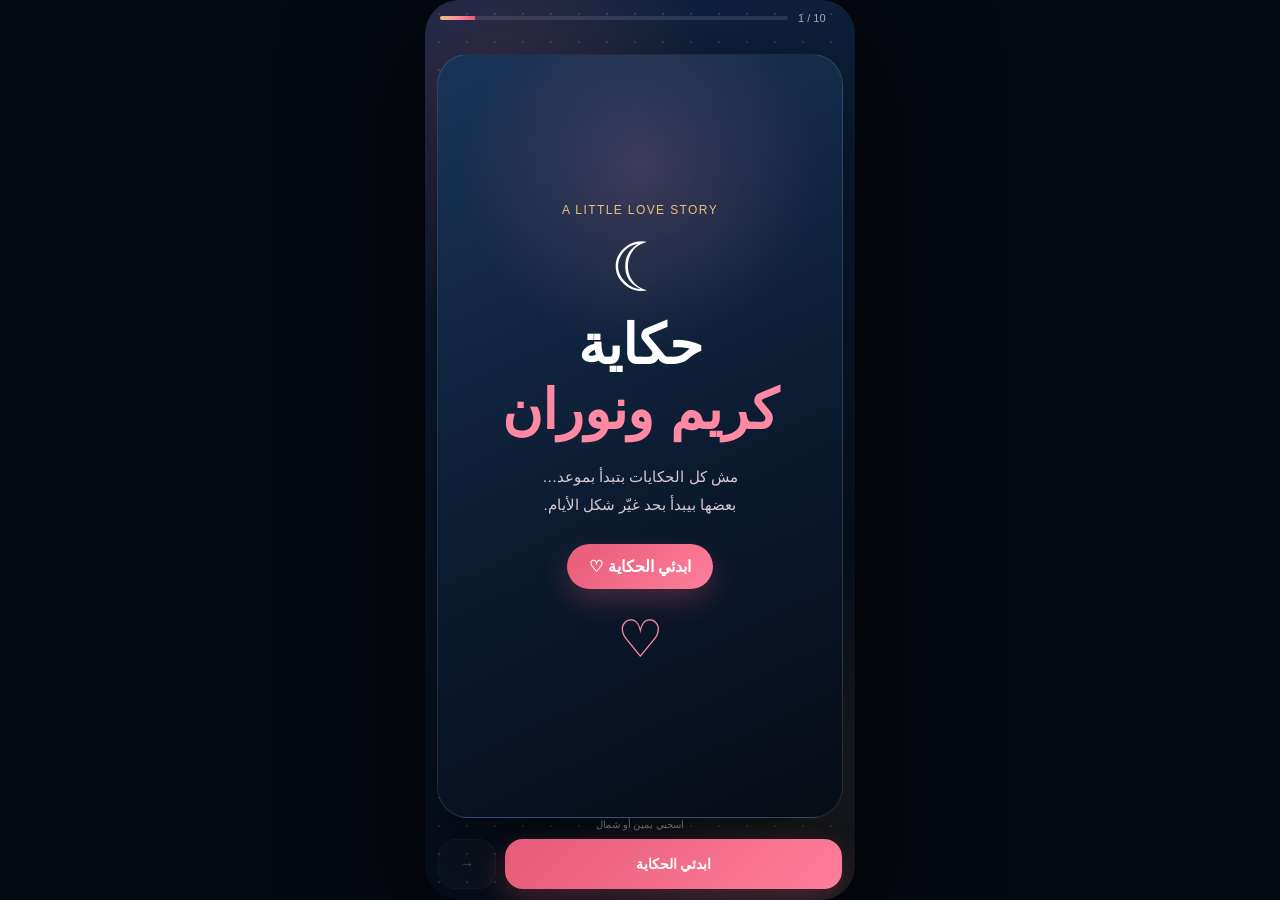
==== index.html @ 632a8817 "Add Kareem and Nouran love story site" ====
<!doctype html>
<html lang="ar" dir="rtl">
<head>
<meta charset="utf-8">
<meta name="viewport" content="width=device-width, initial-scale=1, maximum-scale=1, viewport-fit=cover">
<meta name="theme-color" content="#0a1224">
<title>حكاية كريم ونوران ❤️</title>
<style>
:root {
  --navy:#081426;
  --navy2:#0d1f38;
  --paper:#fff3db;
  --ink:#241b21;
  --pink:#e65b78;
  --pink2:#ff8ba3;
  --gold:#e9c17b;
}
*{box-sizing:border-box}
html,body{margin:0;width:100%;height:100%;overflow:hidden;background:#050912}
body{
  font-family:"Segoe UI",Tahoma,Arial,sans-serif;
  color:#fff;display:grid;place-items:center;
}
.app{
  width:100%;height:100dvh;max-width:430px;position:relative;overflow:hidden;
  background:
    radial-gradient(circle at 18% 12%,rgba(230,91,120,.20),transparent 25%),
    radial-gradient(circle at 85% 86%,rgba(233,193,123,.11),transparent 27%),
    linear-gradient(160deg,#102441 0%,#081426 54%,#050a12 100%);
}
.app::before{
  content:"";position:absolute;inset:0;pointer-events:none;opacity:.14;
  background-image:radial-gradient(rgba(255,255,255,.85) .8px,transparent .8px);
  background-size:28px 28px;
}
.topbar{
  position:absolute;z-index:50;top:max(12px,env(safe-area-inset-top));
  left:15px;right:15px;display:flex;direction:ltr;align-items:center;gap:10px
}
.progress{height:4px;flex:1;border-radius:99px;background:rgba(255,255,255,.11);overflow:hidden}
.progress-fill{height:100%;width:10%;background:linear-gradient(90deg,var(--gold),var(--pink2),var(--pink));transition:.35s}
.counter{font-size:11px;color:rgba(255,255,255,.62);min-width:42px}
.deck{position:absolute;inset:42px 0 70px;perspective:1400px}
.cover,.story-card{
  position:absolute;inset:12px;border-radius:31px;overflow:hidden;
  border:1px solid rgba(255,255,255,.12);
  box-shadow:0 28px 80px rgba(0,0,0,.48);
  opacity:0;pointer-events:none;transform-origin:left center;
  transition:transform .58s cubic-bezier(.22,.75,.18,1),opacity .35s ease,filter .4s ease;
}
.cover.active,.story-card.active{opacity:1;pointer-events:auto;transform:translateX(0) rotateY(0) scale(1);z-index:10}
.before{opacity:0!important;transform:translateX(-20%) rotateY(40deg) scale(.92)!important;filter:brightness(.62);z-index:2}
.after{opacity:0!important;transform:translateX(14%) rotateY(-18deg) scale(.95)!important;z-index:1}

.cover{
 background:
 radial-gradient(circle at 50% 15%,rgba(255,132,163,.18),transparent 26%),
 linear-gradient(155deg,#183459,#0a1628 67%,#070c15);
 display:flex;align-items:center;justify-content:center;text-align:center;padding:28px;
}
.cover-inner{position:relative;z-index:2}
.moon{font-size:68px;line-height:1;margin-bottom:12px;filter:drop-shadow(0 10px 30px rgba(233,193,123,.24))}
.cover .mini{font-size:12px;letter-spacing:1.4px;color:var(--gold);margin-bottom:16px}
.cover h1{margin:0;font-size:55px;line-height:1.18;font-weight:900}
.cover h1 span{color:#ff89a2}
.cover p{margin:20px 0 0;color:#d8c9d4;line-height:1.9;font-size:15px}
.cover .start-pill{
 margin:24px auto 0;width:max-content;padding:13px 22px;border-radius:999px;
 background:linear-gradient(135deg,var(--pink),#ff7f9c);font-weight:800;
 box-shadow:0 12px 28px rgba(230,91,120,.26)
}
.cover .line-heart{font-size:52px;color:#ff8ca5;margin-top:20px}

.story-card{background:#111827}
.paper{
 position:absolute;z-index:4;left:18px;right:18px;top:18px;min-height:43%;
 background:linear-gradient(145deg,#fff8e9,#f6e7cc);
 color:var(--ink);padding:28px 22px 25px;text-align:center;
 clip-path:polygon(2% 2%,18% 0,36% 2%,55% 0,74% 1%,98% 0,100% 12%,98% 34%,100% 55%,98% 77%,100% 98%,76% 99%,58% 97%,38% 100%,17% 98%,0 100%,2% 77%,0 56%,2% 32%,0 12%);
 box-shadow:0 15px 35px rgba(0,0,0,.30)
}
.paper::before,.paper::after{
 content:"";position:absolute;top:-7px;width:84px;height:23px;background:rgba(208,174,128,.58)
}
.paper::before{right:18px;transform:rotate(7deg)}
.paper::after{left:18px;transform:rotate(-6deg)}
.chapter{
 display:inline-block;padding:6px 11px;border-radius:999px;background:#f1d8df;color:#8c5063;
 font-size:11px;font-weight:800;margin-bottom:10px
}
.paper h2{margin:0;font-size:26px;line-height:1.5;color:#2b2027}
.paper p{margin:11px 0 0;font-size:16px;line-height:2;font-weight:600;color:#4b3942}
.scribble{position:absolute;bottom:8px;left:18px;font-family:Georgia,serif;font-size:40px;color:#b64867;transform:rotate(-12deg)}

.art{position:absolute;left:0;right:0;bottom:0;height:63%;overflow:hidden}
.art img{width:100%;height:100%;object-fit:cover;display:block}
.art-shade{position:absolute;inset:0;background:linear-gradient(to bottom,rgba(13,20,34,.04),rgba(7,11,20,.12) 55%,rgba(5,8,14,.48) 100%)}
.page-no{
 position:absolute;z-index:7;bottom:16px;right:16px;width:48px;height:48px;border-radius:50%;
 display:grid;place-items:center;background:rgba(8,15,26,.82);border:1px solid rgba(233,193,123,.68);
 color:#fff3dd;font-weight:800;font-size:13px;backdrop-filter:blur(8px)
}

.final-card .paper{min-height:39%}
.final-card .paper h2{font-size:29px;color:#b83355}
.final-card .paper p{font-size:18px}
.final-card .art{height:66%}

.hint{position:absolute;z-index:45;bottom:70px;left:0;right:0;text-align:center;color:rgba(255,255,255,.37);font-size:10px}
.controls{
 position:absolute;z-index:60;bottom:max(11px,env(safe-area-inset-bottom));left:13px;right:13px;
 display:flex;gap:9px;direction:rtl
}
button{
 border:0;border-radius:18px;min-height:50px;font-family:inherit;font-weight:850;font-size:14px;cursor:pointer;
 -webkit-tap-highlight-color:transparent
}
.next{flex:1;background:linear-gradient(135deg,var(--pink),#ff7e9b);color:white;box-shadow:0 12px 30px rgba(230,91,120,.27)}
.prev{width:58px;background:rgba(255,255,255,.08);color:#fff;border:1px solid rgba(255,255,255,.11)}
.prev:disabled{opacity:.28}

@media(min-width:431px){
 .app{height:min(920px,100dvh);border-radius:34px;box-shadow:0 35px 130px #000}
}
@media(max-height:720px){
 .paper{min-height:45%;padding-top:20px}
 .paper h2{font-size:23px}
 .paper p{font-size:14px;line-height:1.85}
}
</style>
</head>
<body>
<main class="app">
  <div class="topbar">
    <div class="progress"><div class="progress-fill" id="progressFill"></div></div>
    <div class="counter" id="counter">1 / 10</div>
  </div>

  <section class="deck" id="deck">
    <article class="cover active">
      <div class="cover-inner">
        <div class="mini">A LITTLE LOVE STORY</div>
        <div class="moon">☾</div>
        <h1>حكاية<br><span>كريم ونوران</span></h1>
        <p>مش كل الحكايات بتبدأ بموعد…<br>بعضها بيبدأ بحد غيّر شكل الأيام.</p>
        <div class="start-pill">ابدئي الحكاية ♡</div>
        <div class="line-heart">♡</div>
      </div>
    </article>

    <article class="story-card" data-index="1">
      <div class="paper"><span class="chapter">الفصل الأول</span><h2>قبل ما أعرفك</h2><p>أنا كنت متعود أعيش في هدوئي… ووحدتي.<br>يومي يعدّي، وأنا مقتنع إن مفيش حاجة ناقصة…<br>أو يمكن كنت بحاول أقنع نفسي بكده.</p><span class="scribble">♡</span></div>
      <div class="art"><img src="assets/scene_01.svg" alt="كريم - قبل ما أعرفك"><div class="art-shade"></div></div><div class="page-no">01</div>
    </article>
    <article class="story-card" data-index="2"><div class="paper"><span class="chapter">الفصل الثاني</span><h2>لحد ما جيتي إنتي</h2><p>كنت عايش حياتي بشكل عادي جدًا… لحد ما جيتي إنتي.<br>وفجأة، التفاصيل اللي كانت عادية<br>بدأ يبقى ليها طعم تاني.</p><span class="scribble">♡</span></div><div class="art"><img src="assets/scene_02.svg" alt="كريم - لحد ما جيتي إنتي"><div class="art-shade"></div></div><div class="page-no">02</div></article>
    <article class="story-card" data-index="3"><div class="paper"><span class="chapter">الفصل الثالث</span><h2>بقيت أفكر فيكي</h2><p>بقيت ألاقي نفسي بفكر فيكي… من غير ما أخطط.<br>في الشغل، في الطريق، وأنا ماسك الموبايل…<br>اسمك كان بييجي لوحده.</p><span class="scribble">♡</span></div><div class="art"><img src="assets/scene_03.svg" alt="كريم - بقيت أفكر فيكي"><div class="art-shade"></div></div><div class="page-no">03</div></article>
    <article class="story-card" data-index="4"><div class="paper"><span class="chapter">الفصل الرابع</span><h2>تفاصيلك الصغيرة</h2><p>بقيت مستني كلامك… وضحكتك… وتفاصيلك الصغيرة.<br>حاجات بسيطة جدًا، بس كانت كفاية<br>تغيّر مود يوم كامل.</p><span class="scribble">♡</span></div><div class="art"><img src="assets/scene_04.svg" alt="كريم - تفاصيلك الصغيرة"><div class="art-shade"></div></div><div class="page-no">04</div></article>
    <article class="story-card" data-index="5"><div class="paper"><span class="chapter">الفصل الخامس</span><h2>القطعة اللي كانت ناقصة</h2><p>وبدأت أفهم إن في ناس مش بيكملوا يومك…<br>هم بيكملوا قصتك.<br>وكل مرة كنت بكلمك، كنت بحس إن حتة ناقصة جوايا بتلاقي مكانها.</p><span class="scribble">♡</span></div><div class="art"><img src="assets/scene_06.svg" alt="كريم - القطعة اللي كانت ناقصة"><div class="art-shade"></div></div><div class="page-no">05</div></article>
    <article class="story-card" data-index="6"><div class="paper"><span class="chapter">الفصل السادس</span><h2>باقي الحكاية</h2><p>نفسي أكون معاكي في الأيام الحلوة…<br>وحتى الأيام اللي مش حلوة.<br>مش مجرد لحظة لطيفة… أنا بتكلم عن بقية الحكاية.</p><span class="scribble">♡</span></div><div class="art"><img src="assets/scene_07.svg" alt="كريم - باقي الحكاية"><div class="art-shade"></div></div><div class="page-no">06</div></article>
    <article class="story-card" data-index="7"><div class="paper"><span class="chapter">الفصل السابع</span><h2>الكلام اللي اتأخر</h2><p>وفي كلام فضلت مأجله…<br>عشان كنت عايز أقوله في الوقت الصح.<br>والنهارده أنا شايف إن الوقت الصح وصل.</p><span class="scribble">♡</span></div><div class="art"><img src="assets/scene_08.svg" alt="كريم - الكلام اللي اتأخر"><div class="art-shade"></div></div><div class="page-no">07</div></article>
    <article class="story-card" data-index="8"><div class="paper"><span class="chapter">قبل الصفحة الأخيرة</span><h2>نوران…</h2><p>إنتي أجمل حاجة دخلت قصتي من غير استئذان.<br>وفي حقيقة واحدة عايز أقولها<br>من غير لف ولا دوران…</p><span class="scribble">♡</span></div><div class="art"><img src="assets/scene_03.svg" alt="كريم - نوران…"><div class="art-shade"></div></div><div class="page-no">08</div></article>
    <article class="story-card final-card" data-index="9"><div class="paper"><span class="chapter">الصفحة الأخيرة</span><h2>أنا بحبك يا نوران ❤️</h2><p>ونفسي نكمّل باقي الحكاية سوا.<br><strong>— كريم</strong></p><span class="scribble">♡</span></div><div class="art"><img src="assets/scene_final.svg" alt="كريم - أنا بحبك يا نوران ❤️"><div class="art-shade"></div></div><div class="page-no">09</div></article>
  </section>

  <div class="hint">اسحبي يمين أو شمال</div>
  <div class="controls"><button class="next" id="nextBtn">ابدئي الحكاية</button><button class="prev" id="prevBtn">→</button></div>
</main>

<script>
const pages=[...document.querySelectorAll('.cover,.story-card')];
const fill=document.getElementById('progressFill');
const counter=document.getElementById('counter');
const next=document.getElementById('nextBtn');
const prev=document.getElementById('prevBtn');
const deck=document.getElementById('deck');
let index=0,startX=0,startY=0;
function render(){pages.forEach((p,i)=>{p.classList.remove('active','before','after');if(i===index)p.classList.add('active');else if(i<index)p.classList.add('before');else p.classList.add('after');});fill.style.width=((index+1)/pages.length*100)+'%';counter.textContent=(index+1)+' / '+pages.length;prev.disabled=index===0;if(index===0) next.textContent='ابدئي الحكاية';else if(index===pages.length-2) next.textContent='الاعتراف ❤️';else if(index===pages.length-1) next.textContent='بحبك يا نوران ❤️';else next.textContent='كمّلي الحكاية';}
function go(n){index=Math.max(0,Math.min(pages.length-1,n));render();}
next.onclick=()=>{if(index<pages.length-1)go(index+1)};prev.onclick=()=>go(index-1);
deck.addEventListener('touchstart',e=>{startX=e.touches[0].clientX;startY=e.touches[0].clientY;},{passive:true});
deck.addEventListener('touchend',e=>{const dx=e.changedTouches[0].clientX-startX,dy=e.changedTouches[0].clientY-startY;if(Math.abs(dx)>45 && Math.abs(dx)>Math.abs(dy)) go(index+(dx<0?1:-1));},{passive:true});
document.addEventListener('keydown',e=>{if(e.key==='ArrowLeft')go(index+1);if(e.key==='ArrowRight')go(index-1)});
render();
</script>
</body>
</html>
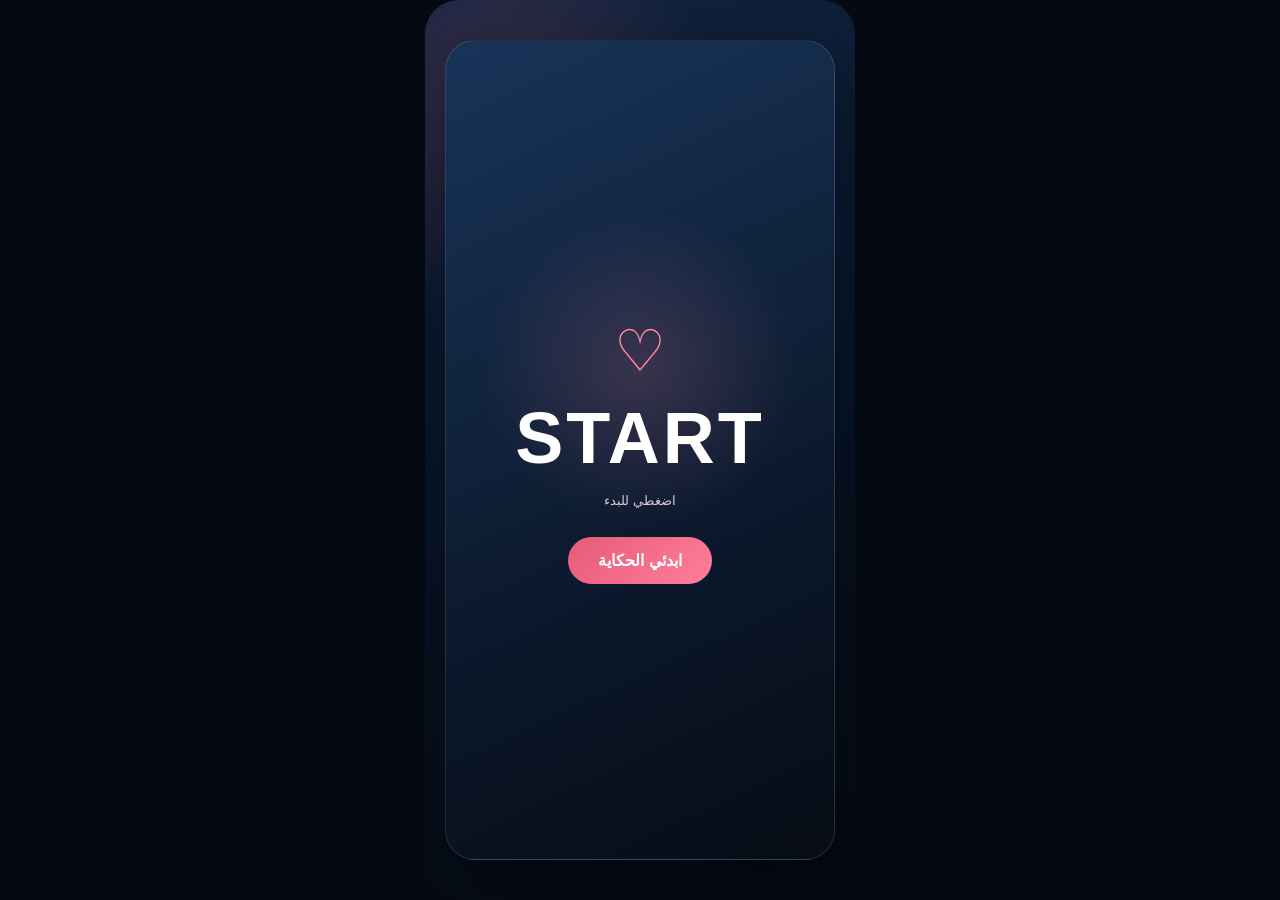
==== commit 9b2744d6: "Remove extra ending and make START the first screen" ====
--- a/index.html
+++ b/index.html
@@ -1,186 +1,11 @@
-<!doctype html>
-<html lang="ar" dir="rtl">
-<head>
-<meta charset="utf-8">
-<meta name="viewport" content="width=device-width, initial-scale=1, maximum-scale=1, viewport-fit=cover">
-<meta name="theme-color" content="#0a1224">
-<title>حكاية كريم ونوران ❤️</title>
-<style>
-:root {
-  --navy:#081426;
-  --navy2:#0d1f38;
-  --paper:#fff3db;
-  --ink:#241b21;
-  --pink:#e65b78;
-  --pink2:#ff8ba3;
-  --gold:#e9c17b;
-}
-*{box-sizing:border-box}
-html,body{margin:0;width:100%;height:100%;overflow:hidden;background:#050912}
-body{
-  font-family:"Segoe UI",Tahoma,Arial,sans-serif;
-  color:#fff;display:grid;place-items:center;
-}
-.app{
-  width:100%;height:100dvh;max-width:430px;position:relative;overflow:hidden;
-  background:
-    radial-gradient(circle at 18% 12%,rgba(230,91,120,.20),transparent 25%),
-    radial-gradient(circle at 85% 86%,rgba(233,193,123,.11),transparent 27%),
-    linear-gradient(160deg,#102441 0%,#081426 54%,#050a12 100%);
-}
-.app::before{
-  content:"";position:absolute;inset:0;pointer-events:none;opacity:.14;
-  background-image:radial-gradient(rgba(255,255,255,.85) .8px,transparent .8px);
-  background-size:28px 28px;
-}
-.topbar{
-  position:absolute;z-index:50;top:max(12px,env(safe-area-inset-top));
-  left:15px;right:15px;display:flex;direction:ltr;align-items:center;gap:10px
-}
-.progress{height:4px;flex:1;border-radius:99px;background:rgba(255,255,255,.11);overflow:hidden}
-.progress-fill{height:100%;width:10%;background:linear-gradient(90deg,var(--gold),var(--pink2),var(--pink));transition:.35s}
-.counter{font-size:11px;color:rgba(255,255,255,.62);min-width:42px}
-.deck{position:absolute;inset:42px 0 70px;perspective:1400px}
-.cover,.story-card{
-  position:absolute;inset:12px;border-radius:31px;overflow:hidden;
-  border:1px solid rgba(255,255,255,.12);
-  box-shadow:0 28px 80px rgba(0,0,0,.48);
-  opacity:0;pointer-events:none;transform-origin:left center;
-  transition:transform .58s cubic-bezier(.22,.75,.18,1),opacity .35s ease,filter .4s ease;
-}
-.cover.active,.story-card.active{opacity:1;pointer-events:auto;transform:translateX(0) rotateY(0) scale(1);z-index:10}
-.before{opacity:0!important;transform:translateX(-20%) rotateY(40deg) scale(.92)!important;filter:brightness(.62);z-index:2}
-.after{opacity:0!important;transform:translateX(14%) rotateY(-18deg) scale(.95)!important;z-index:1}
-
-.cover{
- background:
- radial-gradient(circle at 50% 15%,rgba(255,132,163,.18),transparent 26%),
- linear-gradient(155deg,#183459,#0a1628 67%,#070c15);
- display:flex;align-items:center;justify-content:center;text-align:center;padding:28px;
-}
-.cover-inner{position:relative;z-index:2}
-.moon{font-size:68px;line-height:1;margin-bottom:12px;filter:drop-shadow(0 10px 30px rgba(233,193,123,.24))}
-.cover .mini{font-size:12px;letter-spacing:1.4px;color:var(--gold);margin-bottom:16px}
-.cover h1{margin:0;font-size:55px;line-height:1.18;font-weight:900}
-.cover h1 span{color:#ff89a2}
-.cover p{margin:20px 0 0;color:#d8c9d4;line-height:1.9;font-size:15px}
-.cover .start-pill{
- margin:24px auto 0;width:max-content;padding:13px 22px;border-radius:999px;
- background:linear-gradient(135deg,var(--pink),#ff7f9c);font-weight:800;
- box-shadow:0 12px 28px rgba(230,91,120,.26)
-}
-.cover .line-heart{font-size:52px;color:#ff8ca5;margin-top:20px}
-
-.story-card{background:#111827}
-.paper{
- position:absolute;z-index:4;left:18px;right:18px;top:18px;min-height:43%;
- background:linear-gradient(145deg,#fff8e9,#f6e7cc);
- color:var(--ink);padding:28px 22px 25px;text-align:center;
- clip-path:polygon(2% 2%,18% 0,36% 2%,55% 0,74% 1%,98% 0,100% 12%,98% 34%,100% 55%,98% 77%,100% 98%,76% 99%,58% 97%,38% 100%,17% 98%,0 100%,2% 77%,0 56%,2% 32%,0 12%);
- box-shadow:0 15px 35px rgba(0,0,0,.30)
-}
-.paper::before,.paper::after{
- content:"";position:absolute;top:-7px;width:84px;height:23px;background:rgba(208,174,128,.58)
-}
-.paper::before{right:18px;transform:rotate(7deg)}
-.paper::after{left:18px;transform:rotate(-6deg)}
-.chapter{
- display:inline-block;padding:6px 11px;border-radius:999px;background:#f1d8df;color:#8c5063;
- font-size:11px;font-weight:800;margin-bottom:10px
-}
-.paper h2{margin:0;font-size:26px;line-height:1.5;color:#2b2027}
-.paper p{margin:11px 0 0;font-size:16px;line-height:2;font-weight:600;color:#4b3942}
-.scribble{position:absolute;bottom:8px;left:18px;font-family:Georgia,serif;font-size:40px;color:#b64867;transform:rotate(-12deg)}
-
-.art{position:absolute;left:0;right:0;bottom:0;height:63%;overflow:hidden}
-.art img{width:100%;height:100%;object-fit:cover;display:block}
-.art-shade{position:absolute;inset:0;background:linear-gradient(to bottom,rgba(13,20,34,.04),rgba(7,11,20,.12) 55%,rgba(5,8,14,.48) 100%)}
-.page-no{
- position:absolute;z-index:7;bottom:16px;right:16px;width:48px;height:48px;border-radius:50%;
- display:grid;place-items:center;background:rgba(8,15,26,.82);border:1px solid rgba(233,193,123,.68);
- color:#fff3dd;font-weight:800;font-size:13px;backdrop-filter:blur(8px)
-}
-
-.final-card .paper{min-height:39%}
-.final-card .paper h2{font-size:29px;color:#b83355}
-.final-card .paper p{font-size:18px}
-.final-card .art{height:66%}
-
-.hint{position:absolute;z-index:45;bottom:70px;left:0;right:0;text-align:center;color:rgba(255,255,255,.37);font-size:10px}
-.controls{
- position:absolute;z-index:60;bottom:max(11px,env(safe-area-inset-bottom));left:13px;right:13px;
- display:flex;gap:9px;direction:rtl
-}
-button{
- border:0;border-radius:18px;min-height:50px;font-family:inherit;font-weight:850;font-size:14px;cursor:pointer;
- -webkit-tap-highlight-color:transparent
-}
-.next{flex:1;background:linear-gradient(135deg,var(--pink),#ff7e9b);color:white;box-shadow:0 12px 30px rgba(230,91,120,.27)}
-.prev{width:58px;background:rgba(255,255,255,.08);color:#fff;border:1px solid rgba(255,255,255,.11)}
-.prev:disabled{opacity:.28}
-
-@media(min-width:431px){
- .app{height:min(920px,100dvh);border-radius:34px;box-shadow:0 35px 130px #000}
-}
-@media(max-height:720px){
- .paper{min-height:45%;padding-top:20px}
- .paper h2{font-size:23px}
- .paper p{font-size:14px;line-height:1.85}
-}
-</style>
-</head>
-<body>
-<main class="app">
-  <div class="topbar">
-    <div class="progress"><div class="progress-fill" id="progressFill"></div></div>
-    <div class="counter" id="counter">1 / 10</div>
-  </div>
-
-  <section class="deck" id="deck">
-    <article class="cover active">
-      <div class="cover-inner">
-        <div class="mini">A LITTLE LOVE STORY</div>
-        <div class="moon">☾</div>
-        <h1>حكاية<br><span>كريم ونوران</span></h1>
-        <p>مش كل الحكايات بتبدأ بموعد…<br>بعضها بيبدأ بحد غيّر شكل الأيام.</p>
-        <div class="start-pill">ابدئي الحكاية ♡</div>
-        <div class="line-heart">♡</div>
-      </div>
-    </article>
-
-    <article class="story-card" data-index="1">
-      <div class="paper"><span class="chapter">الفصل الأول</span><h2>قبل ما أعرفك</h2><p>أنا كنت متعود أعيش في هدوئي… ووحدتي.<br>يومي يعدّي، وأنا مقتنع إن مفيش حاجة ناقصة…<br>أو يمكن كنت بحاول أقنع نفسي بكده.</p><span class="scribble">♡</span></div>
-      <div class="art"><img src="assets/scene_01.svg" alt="كريم - قبل ما أعرفك"><div class="art-shade"></div></div><div class="page-no">01</div>
-    </article>
-    <article class="story-card" data-index="2"><div class="paper"><span class="chapter">الفصل الثاني</span><h2>لحد ما جيتي إنتي</h2><p>كنت عايش حياتي بشكل عادي جدًا… لحد ما جيتي إنتي.<br>وفجأة، التفاصيل اللي كانت عادية<br>بدأ يبقى ليها طعم تاني.</p><span class="scribble">♡</span></div><div class="art"><img src="assets/scene_02.svg" alt="كريم - لحد ما جيتي إنتي"><div class="art-shade"></div></div><div class="page-no">02</div></article>
-    <article class="story-card" data-index="3"><div class="paper"><span class="chapter">الفصل الثالث</span><h2>بقيت أفكر فيكي</h2><p>بقيت ألاقي نفسي بفكر فيكي… من غير ما أخطط.<br>في الشغل، في الطريق، وأنا ماسك الموبايل…<br>اسمك كان بييجي لوحده.</p><span class="scribble">♡</span></div><div class="art"><img src="assets/scene_03.svg" alt="كريم - بقيت أفكر فيكي"><div class="art-shade"></div></div><div class="page-no">03</div></article>
-    <article class="story-card" data-index="4"><div class="paper"><span class="chapter">الفصل الرابع</span><h2>تفاصيلك الصغيرة</h2><p>بقيت مستني كلامك… وضحكتك… وتفاصيلك الصغيرة.<br>حاجات بسيطة جدًا، بس كانت كفاية<br>تغيّر مود يوم كامل.</p><span class="scribble">♡</span></div><div class="art"><img src="assets/scene_04.svg" alt="كريم - تفاصيلك الصغيرة"><div class="art-shade"></div></div><div class="page-no">04</div></article>
-    <article class="story-card" data-index="5"><div class="paper"><span class="chapter">الفصل الخامس</span><h2>القطعة اللي كانت ناقصة</h2><p>وبدأت أفهم إن في ناس مش بيكملوا يومك…<br>هم بيكملوا قصتك.<br>وكل مرة كنت بكلمك، كنت بحس إن حتة ناقصة جوايا بتلاقي مكانها.</p><span class="scribble">♡</span></div><div class="art"><img src="assets/scene_06.svg" alt="كريم - القطعة اللي كانت ناقصة"><div class="art-shade"></div></div><div class="page-no">05</div></article>
-    <article class="story-card" data-index="6"><div class="paper"><span class="chapter">الفصل السادس</span><h2>باقي الحكاية</h2><p>نفسي أكون معاكي في الأيام الحلوة…<br>وحتى الأيام اللي مش حلوة.<br>مش مجرد لحظة لطيفة… أنا بتكلم عن بقية الحكاية.</p><span class="scribble">♡</span></div><div class="art"><img src="assets/scene_07.svg" alt="كريم - باقي الحكاية"><div class="art-shade"></div></div><div class="page-no">06</div></article>
-    <article class="story-card" data-index="7"><div class="paper"><span class="chapter">الفصل السابع</span><h2>الكلام اللي اتأخر</h2><p>وفي كلام فضلت مأجله…<br>عشان كنت عايز أقوله في الوقت الصح.<br>والنهارده أنا شايف إن الوقت الصح وصل.</p><span class="scribble">♡</span></div><div class="art"><img src="assets/scene_08.svg" alt="كريم - الكلام اللي اتأخر"><div class="art-shade"></div></div><div class="page-no">07</div></article>
-    <article class="story-card" data-index="8"><div class="paper"><span class="chapter">قبل الصفحة الأخيرة</span><h2>نوران…</h2><p>إنتي أجمل حاجة دخلت قصتي من غير استئذان.<br>وفي حقيقة واحدة عايز أقولها<br>من غير لف ولا دوران…</p><span class="scribble">♡</span></div><div class="art"><img src="assets/scene_03.svg" alt="كريم - نوران…"><div class="art-shade"></div></div><div class="page-no">08</div></article>
-    <article class="story-card final-card" data-index="9"><div class="paper"><span class="chapter">الصفحة الأخيرة</span><h2>أنا بحبك يا نوران ❤️</h2><p>ونفسي نكمّل باقي الحكاية سوا.<br><strong>— كريم</strong></p><span class="scribble">♡</span></div><div class="art"><img src="assets/scene_final.svg" alt="كريم - أنا بحبك يا نوران ❤️"><div class="art-shade"></div></div><div class="page-no">09</div></article>
-  </section>
-
-  <div class="hint">اسحبي يمين أو شمال</div>
-  <div class="controls"><button class="next" id="nextBtn">ابدئي الحكاية</button><button class="prev" id="prevBtn">→</button></div>
-</main>
-
-<script>
-const pages=[...document.querySelectorAll('.cover,.story-card')];
-const fill=document.getElementById('progressFill');
-const counter=document.getElementById('counter');
-const next=document.getElementById('nextBtn');
-const prev=document.getElementById('prevBtn');
-const deck=document.getElementById('deck');
-let index=0,startX=0,startY=0;
-function render(){pages.forEach((p,i)=>{p.classList.remove('active','before','after');if(i===index)p.classList.add('active');else if(i<index)p.classList.add('before');else p.classList.add('after');});fill.style.width=((index+1)/pages.length*100)+'%';counter.textContent=(index+1)+' / '+pages.length;prev.disabled=index===0;if(index===0) next.textContent='ابدئي الحكاية';else if(index===pages.length-2) next.textContent='الاعتراف ❤️';else if(index===pages.length-1) next.textContent='بحبك يا نوران ❤️';else next.textContent='كمّلي الحكاية';}
-function go(n){index=Math.max(0,Math.min(pages.length-1,n));render();}
-next.onclick=()=>{if(index<pages.length-1)go(index+1)};prev.onclick=()=>go(index-1);
-deck.addEventListener('touchstart',e=>{startX=e.touches[0].clientX;startY=e.touches[0].clientY;},{passive:true});
-deck.addEventListener('touchend',e=>{const dx=e.changedTouches[0].clientX-startX,dy=e.changedTouches[0].clientY-startY;if(Math.abs(dx)>45 && Math.abs(dx)>Math.abs(dy)) go(index+(dx<0?1:-1));},{passive:true});
-document.addEventListener('keydown',e=>{if(e.key==='ArrowLeft')go(index+1);if(e.key==='ArrowRight')go(index-1)});
-render();
-</script>
-</body>
-</html>+<!doctype html><html lang="ar" dir="rtl"><head><meta charset="utf-8"><meta name="viewport" content="width=device-width,initial-scale=1,maximum-scale=1,viewport-fit=cover"><meta name="theme-color" content="#0a1224"><title>حكاية كريم ونوران ❤️</title><link rel="stylesheet" href="style.css"></head><body><main class="app"><section class="deck">
+<section class="page start"><div class="card"><div><div class="heart">♡</div><h1>START</h1><small>اضغطي للبدء</small><br><a href="#s1">ابدئي الحكاية</a></div></div></section>
+<section class="page" id="s1"><div class="card"><div class="paper"><span class="chapter">الفصل الأول</span><h2>قبل ما أعرفك</h2><p>أنا كنت متعود أعيش في هدوئي… ووحدتي.<br>يومي يعدّي، وأنا مقتنع إن مفيش حاجة ناقصة…<br>أو يمكن كنت بحاول أقنع نفسي بكده.</p></div><div class="art"><img src="assets/scene_01.svg" alt="كريم"></div><div class="num">01</div><div class="swipe">اسحبي للشمال ←</div></div></section>
+<section class="page"><div class="card"><div class="paper"><span class="chapter">الفصل الثاني</span><h2>لحد ما جيتي إنتي</h2><p>كنت عايش حياتي بشكل عادي جدًا… لحد ما جيتي إنتي.<br>وفجأة، التفاصيل اللي كانت عادية<br>بدأ يبقى ليها طعم تاني.</p></div><div class="art"><img src="assets/scene_02.svg" alt="كريم"></div><div class="num">02</div></div></section>
+<section class="page"><div class="card"><div class="paper"><span class="chapter">الفصل الثالث</span><h2>بقيت أفكر فيكي</h2><p>بقيت ألاقي نفسي بفكر فيكي… من غير ما أخطط.<br>في الشغل، في الطريق، وأنا ماسك الموبايل…<br>اسمك كان بييجي لوحده.</p></div><div class="art"><img src="assets/scene_03.svg" alt="كريم"></div><div class="num">03</div></div></section>
+<section class="page"><div class="card"><div class="paper"><span class="chapter">الفصل الرابع</span><h2>تفاصيلك الصغيرة</h2><p>بقيت مستني كلامك… وضحكتك… وتفاصيلك الصغيرة.<br>حاجات بسيطة جدًا، بس كانت كفاية<br>تغيّر مود يوم كامل.</p></div><div class="art"><img src="assets/scene_03.svg" alt="كريم"></div><div class="num">04</div></div></section>
+<section class="page"><div class="card"><div class="paper"><span class="chapter">الفصل الخامس</span><h2>القطعة اللي كانت ناقصة</h2><p>وبدأت أفهم إن في ناس مش بيكملوا يومك…<br>هم بيكملوا قصتك.<br>وكل مرة كنت بكلمك، كنت بحس إن حتة ناقصة جوايا بتلاقي مكانها.</p></div><div class="art"><img src="assets/scene_02.svg" alt="كريم"></div><div class="num">05</div></div></section>
+<section class="page"><div class="card"><div class="paper"><span class="chapter">الفصل السادس</span><h2>باقي الحكاية</h2><p>نفسي أكون معاكي في الأيام الحلوة…<br>وحتى الأيام اللي مش حلوة.<br>مش مجرد لحظة لطيفة… أنا بتكلم عن بقية الحكاية.</p></div><div class="art"><img src="assets/scene_01.svg" alt="كريم"></div><div class="num">06</div></div></section>
+<section class="page"><div class="card"><div class="paper"><span class="chapter">الفصل السابع</span><h2>الكلام اللي اتأخر</h2><p>وفي كلام فضلت مأجله…<br>عشان كنت عايز أقوله في الوقت الصح.<br>والنهارده أنا شايف إن الوقت الصح وصل.</p></div><div class="art"><img src="assets/scene_03.svg" alt="كريم"></div><div class="num">07</div></div></section>
+<section class="page final"><div class="card"><div class="paper"><span class="chapter">الصفحة الأخيرة</span><h2>نوران… أنا بحبك ❤️</h2><p>إنتي أجمل حاجة دخلت قصتي من غير استئذان.<br>ونفسي نكمّل باقي الحكاية سوا.<br><strong>— كريم</strong></p></div><div class="art"><img src="assets/scene_03.svg" alt="كريم"></div><div class="num">08</div></div></section>
+</section></main></body></html>
--- a/style.css
+++ b/style.css
@@ -0,0 +1 @@
+*{box-sizing:border-box}html,body{margin:0;width:100%;height:100%;overflow:hidden;background:#050912}body{font-family:"Segoe UI",Tahoma,Arial,sans-serif;color:#fff;display:grid;place-items:center}.app{width:100%;height:100dvh;max-width:430px;overflow:hidden;background:radial-gradient(circle at 18% 12%,rgba(230,91,120,.2),transparent 25%),linear-gradient(160deg,#102441,#081426 54%,#050a12)}.deck{height:100%;display:flex;overflow-x:auto;overflow-y:hidden;scroll-snap-type:x mandatory;scroll-behavior:smooth;direction:ltr}.deck::-webkit-scrollbar{display:none}.page{position:relative;min-width:100%;height:100%;scroll-snap-align:start;overflow:hidden;padding:20px}.card{position:relative;width:100%;height:calc(100% - 40px);margin-top:20px;border-radius:30px;overflow:hidden;border:1px solid #ffffff1f;box-shadow:0 28px 80px #0007;background:#111827}.start .card{display:grid;place-items:center;text-align:center;background:radial-gradient(circle at 50% 40%,#ff84a32e,transparent 30%),linear-gradient(155deg,#183459,#0a1628 67%,#070c15)}.heart{font-size:58px;color:#ff89a2;animation:p 1.6s infinite}.start h1{font-size:72px;letter-spacing:3px;margin:12px 0}.start small{color:#d8c9d4}.start a{display:inline-block;margin-top:28px;padding:14px 30px;border-radius:999px;background:linear-gradient(135deg,#e65b78,#ff7e9b);color:#fff;text-decoration:none;font-weight:900}@keyframes p{50%{transform:scale(1.14)}}.paper{position:absolute;z-index:4;left:18px;right:18px;top:18px;min-height:43%;background:linear-gradient(145deg,#fff8e9,#f6e7cc);color:#241b21;padding:28px 22px;text-align:center;clip-path:polygon(2% 2%,18% 0,36% 2%,55% 0,74% 1%,98% 0,100% 12%,98% 98%,76% 99%,58% 97%,38% 100%,17% 98%,0 100%,2% 12%)}.chapter{display:inline-block;padding:6px 11px;border-radius:99px;background:#f1d8df;color:#8c5063;font-size:11px;font-weight:800}.paper h2{margin:10px 0 0;font-size:26px;line-height:1.5}.paper p{margin:11px 0 0;font-size:16px;line-height:2;font-weight:600;color:#4b3942}.final .paper h2{color:#b83355}.art{position:absolute;left:0;right:0;bottom:0;height:63%}.art img{width:100%;height:100%;object-fit:cover;display:block}.art:after{content:"";position:absolute;inset:0;background:linear-gradient(transparent 55%,#05080e77)}.num{position:absolute;z-index:7;bottom:16px;right:16px;width:48px;height:48px;border-radius:50%;display:grid;place-items:center;background:#080f1ad9;border:1px solid #e9c17baa;color:#fff3dd;font-weight:800}.swipe{position:absolute;z-index:8;bottom:16px;left:20px;font-size:11px;color:#ffffff80}@media(min-width:431px){.app{height:min(920px,100dvh);border-radius:34px}}@media(max-height:720px){.paper{padding-top:20px}.paper h2{font-size:23px}.paper p{font-size:14px;line-height:1.85}}
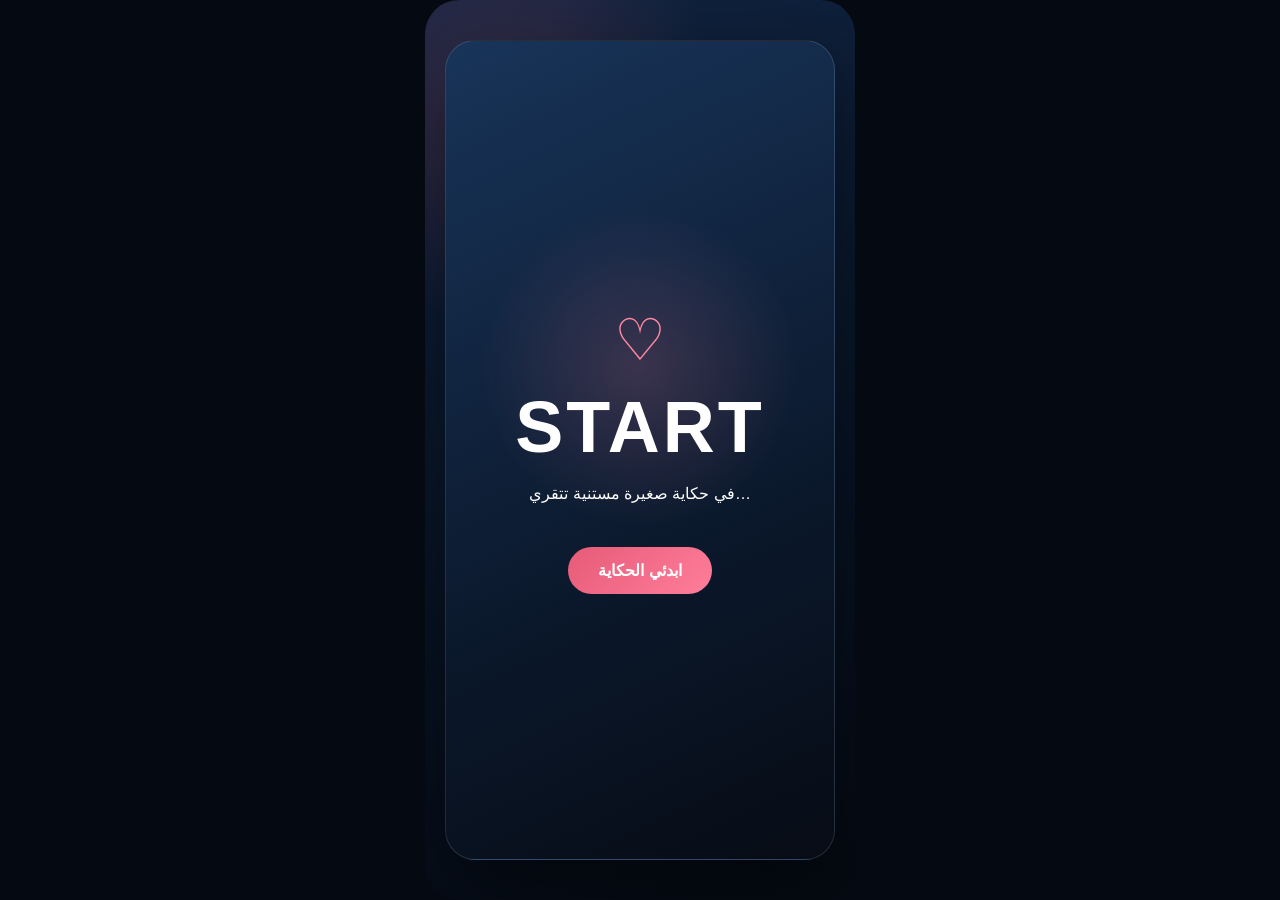
==== commit bdf2d757: "Redesign story cards and remove names" ====
--- a/index.html
+++ b/index.html
@@ -1,11 +1,11 @@
-<!doctype html><html lang="ar" dir="rtl"><head><meta charset="utf-8"><meta name="viewport" content="width=device-width,initial-scale=1,maximum-scale=1,viewport-fit=cover"><meta name="theme-color" content="#0a1224"><title>حكاية كريم ونوران ❤️</title><link rel="stylesheet" href="style.css"></head><body><main class="app"><section class="deck">
-<section class="page start"><div class="card"><div><div class="heart">♡</div><h1>START</h1><small>اضغطي للبدء</small><br><a href="#s1">ابدئي الحكاية</a></div></div></section>
-<section class="page" id="s1"><div class="card"><div class="paper"><span class="chapter">الفصل الأول</span><h2>قبل ما أعرفك</h2><p>أنا كنت متعود أعيش في هدوئي… ووحدتي.<br>يومي يعدّي، وأنا مقتنع إن مفيش حاجة ناقصة…<br>أو يمكن كنت بحاول أقنع نفسي بكده.</p></div><div class="art"><img src="assets/scene_01.svg" alt="كريم"></div><div class="num">01</div><div class="swipe">اسحبي للشمال ←</div></div></section>
-<section class="page"><div class="card"><div class="paper"><span class="chapter">الفصل الثاني</span><h2>لحد ما جيتي إنتي</h2><p>كنت عايش حياتي بشكل عادي جدًا… لحد ما جيتي إنتي.<br>وفجأة، التفاصيل اللي كانت عادية<br>بدأ يبقى ليها طعم تاني.</p></div><div class="art"><img src="assets/scene_02.svg" alt="كريم"></div><div class="num">02</div></div></section>
-<section class="page"><div class="card"><div class="paper"><span class="chapter">الفصل الثالث</span><h2>بقيت أفكر فيكي</h2><p>بقيت ألاقي نفسي بفكر فيكي… من غير ما أخطط.<br>في الشغل، في الطريق، وأنا ماسك الموبايل…<br>اسمك كان بييجي لوحده.</p></div><div class="art"><img src="assets/scene_03.svg" alt="كريم"></div><div class="num">03</div></div></section>
-<section class="page"><div class="card"><div class="paper"><span class="chapter">الفصل الرابع</span><h2>تفاصيلك الصغيرة</h2><p>بقيت مستني كلامك… وضحكتك… وتفاصيلك الصغيرة.<br>حاجات بسيطة جدًا، بس كانت كفاية<br>تغيّر مود يوم كامل.</p></div><div class="art"><img src="assets/scene_03.svg" alt="كريم"></div><div class="num">04</div></div></section>
-<section class="page"><div class="card"><div class="paper"><span class="chapter">الفصل الخامس</span><h2>القطعة اللي كانت ناقصة</h2><p>وبدأت أفهم إن في ناس مش بيكملوا يومك…<br>هم بيكملوا قصتك.<br>وكل مرة كنت بكلمك، كنت بحس إن حتة ناقصة جوايا بتلاقي مكانها.</p></div><div class="art"><img src="assets/scene_02.svg" alt="كريم"></div><div class="num">05</div></div></section>
-<section class="page"><div class="card"><div class="paper"><span class="chapter">الفصل السادس</span><h2>باقي الحكاية</h2><p>نفسي أكون معاكي في الأيام الحلوة…<br>وحتى الأيام اللي مش حلوة.<br>مش مجرد لحظة لطيفة… أنا بتكلم عن بقية الحكاية.</p></div><div class="art"><img src="assets/scene_01.svg" alt="كريم"></div><div class="num">06</div></div></section>
-<section class="page"><div class="card"><div class="paper"><span class="chapter">الفصل السابع</span><h2>الكلام اللي اتأخر</h2><p>وفي كلام فضلت مأجله…<br>عشان كنت عايز أقوله في الوقت الصح.<br>والنهارده أنا شايف إن الوقت الصح وصل.</p></div><div class="art"><img src="assets/scene_03.svg" alt="كريم"></div><div class="num">07</div></div></section>
-<section class="page final"><div class="card"><div class="paper"><span class="chapter">الصفحة الأخيرة</span><h2>نوران… أنا بحبك ❤️</h2><p>إنتي أجمل حاجة دخلت قصتي من غير استئذان.<br>ونفسي نكمّل باقي الحكاية سوا.<br><strong>— كريم</strong></p></div><div class="art"><img src="assets/scene_03.svg" alt="كريم"></div><div class="num">08</div></div></section>
+<!doctype html><html lang="ar" dir="rtl"><head><meta charset="utf-8"><meta name="viewport" content="width=device-width,initial-scale=1,maximum-scale=1,viewport-fit=cover"><meta name="theme-color" content="#080f20"><title>حكاية صغيرة ❤️</title><link rel="stylesheet" href="style.css"></head><body><main class="app"><section class="deck">
+<section class="page start"><div class="card start-card"><div class="start-inner"><div class="heart">♡</div><h1>START</h1><p>في حكاية صغيرة مستنية تتقري…</p><a href="#s1">ابدئي الحكاية</a></div></div></section>
+<section class="page" id="s1"><div class="card"><div class="paper"><span class="chapter">الفصل الأول</span><h2>قبل ما أعرفك</h2><p>أنا كنت متعود أعيش في هدوئي… ووحدتي.<br>يومي يعدّي، وأنا مقتنع إن مفيش حاجة ناقصة…<br>أو يمكن كنت بحاول أقنع نفسي بكده.</p></div><div class="art scene scene1"><div class="moon"></div><div class="window"></div><div class="person"></div></div><div class="num">01</div><div class="swipe">اسحبي للشمال ←</div></div></section>
+<section class="page"><div class="card"><div class="paper"><span class="chapter">الفصل الثاني</span><h2>لحد ما جيتي</h2><p>كنت عايش حياتي بشكل عادي جدًا… لحد ما جيتي.<br>وفجأة، التفاصيل اللي كانت عادية<br>بدأ يبقى ليها طعم تاني.</p></div><div class="art scene scene2"><div class="phone"><span>♡</span></div><div class="glow"></div></div><div class="num">02</div></div></section>
+<section class="page"><div class="card"><div class="paper"><span class="chapter">الفصل الثالث</span><h2>بقيت أفكر فيكي</h2><p>بقيت ألاقي نفسي بفكر فيكي… من غير ما أخطط.<br>في الشغل، في الطريق، وأنا ماسك الموبايل…<br>التفكير فيكي كان بييجي لوحده.</p></div><div class="art scene scene3"><div class="city"></div><div class="street"></div><div class="walker"></div></div><div class="num">03</div></div></section>
+<section class="page"><div class="card"><div class="paper"><span class="chapter">الفصل الرابع</span><h2>تفاصيل صغيرة</h2><p>بقيت مستني كلامك… وضحكتك… وتفاصيلك الصغيرة.<br>حاجات بسيطة جدًا، بس كانت كفاية<br>تغيّر مود يوم كامل.</p></div><div class="art scene scene4"><div class="table"></div><div class="cup"></div><div class="sound">♪</div></div><div class="num">04</div></div></section>
+<section class="page"><div class="card"><div class="paper"><span class="chapter">الفصل الخامس</span><h2>القطعة اللي كانت ناقصة</h2><p>وبدأت أفهم إن في ناس مش بيكملوا يومك…<br>هم بيكملوا قصتك.<br>وكل مرة كنت بكلمك، كنت بحس إن حتة ناقصة جوايا بتلاقي مكانها.</p></div><div class="art scene scene5"><div class="piece p1"></div><div class="piece p2"></div><div class="spark s1"></div><div class="spark s2"></div></div><div class="num">05</div></div></section>
+<section class="page"><div class="card"><div class="paper"><span class="chapter">الفصل السادس</span><h2>باقي الحكاية</h2><p>نفسي أكون معاكي في الأيام الحلوة…<br>وحتى الأيام اللي مش حلوة.<br>مش مجرد لحظة لطيفة… أنا بتكلم عن بقية الحكاية.</p></div><div class="art scene scene6"><div class="sun"></div><div class="road"></div></div><div class="num">06</div></div></section>
+<section class="page"><div class="card"><div class="paper"><span class="chapter">الفصل السابع</span><h2>الكلام اللي اتأخر</h2><p>وفي كلام فضلت مأجله…<br>عشان كنت عايز أقوله في الوقت الصح.<br>والنهارده أنا شايف إن الوقت الصح وصل.</p></div><div class="art scene scene7"><div class="envelope">♡</div><div class="stars"></div></div><div class="num">07</div></div></section>
+<section class="page final"><div class="card"><div class="paper"><span class="chapter">الصفحة الأخيرة</span><h2>عايز أشوفك مبسوطة ❤️</h2><p>وإن كل يوم جاي يكون أخف وأحلى عليكي.<br>وده أهم عندي من أي كلام تاني.</p></div><div class="art scene scene8"><div class="sunrise"></div><div class="horizon"></div><div class="little-heart">♡</div></div><div class="num">08</div></div></section>
 </section></main></body></html>
